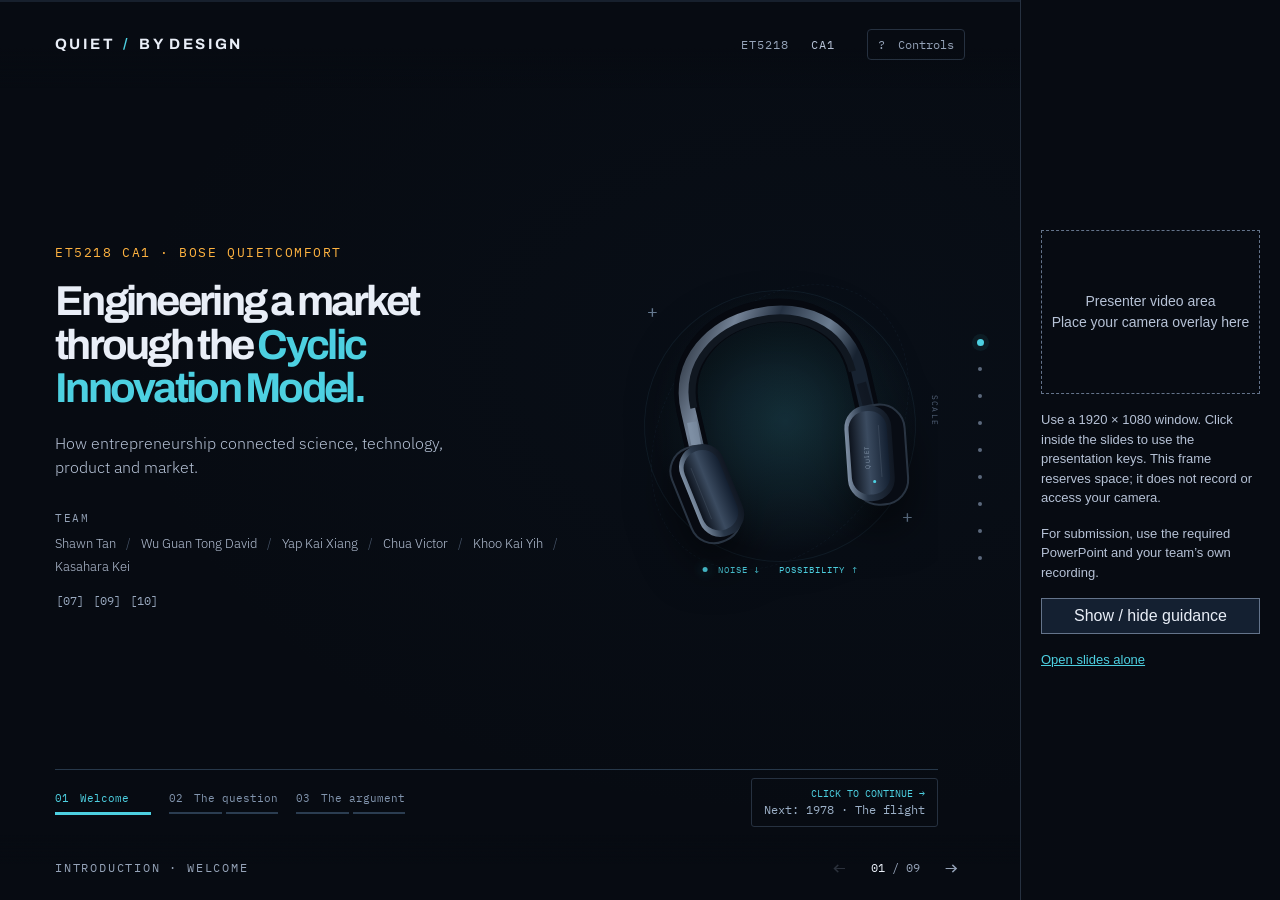
==== website/recording.html @ f462467f "Align CA1 presentation website and script" ====
<!doctype html>
<html lang="en">
<head><meta charset="utf-8"><meta name="viewport" content="width=device-width,initial-scale=1"><title>CA1 — Presenter layout</title>
<style>
*{box-sizing:border-box}html,body{margin:0;height:100%;background:#070b12;color:#b6c2d6;font-family:Arial,sans-serif}body{display:grid;grid-template-columns:minmax(0,1fr) 260px}iframe{width:100%;height:100%;border:0}aside{padding:20px;display:flex;flex-direction:column;justify-content:center;gap:16px;border-left:1px solid #263140}figure{margin:0;aspect-ratio:4/3;display:grid;place-items:center;border:1px dashed #64748b;color:#b6c2d6;font-size:14px;text-align:center;line-height:1.5}p{font-size:13px;line-height:1.5;margin:0}a{color:#4dd0e1}body.clean aside p{visibility:hidden}button{font:inherit;background:#142031;color:#e9eef7;border:1px solid #64748b;padding:8px;cursor:pointer}body.clean button{opacity:0}body.clean button:focus,body.clean button:hover{opacity:1}@media(max-width:1100px){body{grid-template-columns:minmax(0,1fr) 200px}aside{padding:12px}}
</style></head>
<body><iframe src="index.html" title="CA1 presentation"></iframe><aside><figure>Presenter video area<br>Place your camera overlay here</figure><p>Use a 1920 × 1080 window. Click inside the slides to use the presentation keys. This frame reserves space; it does not record or access your camera.</p><p>For submission, use the required PowerPoint and your team’s own recording.</p><button type="button" onclick="document.body.classList.toggle('clean')">Show / hide guidance</button><p><a href="index.html">Open slides alone</a></p></aside></body></html>
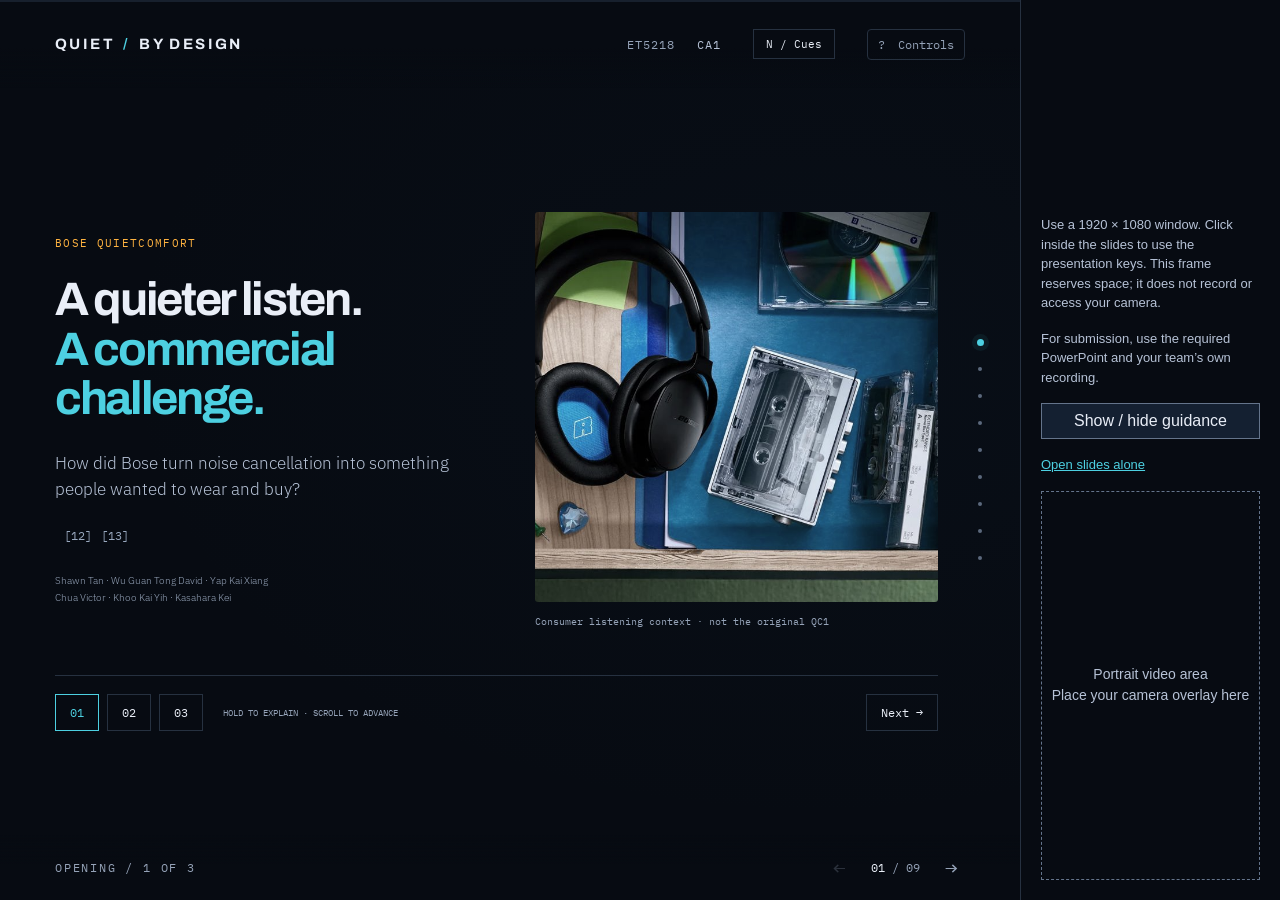
==== commit e29af8e8: "Refine CA1 presentation around entrepreneurship decisions and CIM feedback" ====
--- a/website/recording.html
+++ b/website/recording.html
@@ -2,6 +2,6 @@
 <html lang="en">
 <head><meta charset="utf-8"><meta name="viewport" content="width=device-width,initial-scale=1"><title>CA1 — Presenter layout</title>
 <style>
-*{box-sizing:border-box}html,body{margin:0;height:100%;background:#070b12;color:#b6c2d6;font-family:Arial,sans-serif}body{display:grid;grid-template-columns:minmax(0,1fr) 260px}iframe{width:100%;height:100%;border:0}aside{padding:20px;display:flex;flex-direction:column;justify-content:center;gap:16px;border-left:1px solid #263140}figure{margin:0;aspect-ratio:4/3;display:grid;place-items:center;border:1px dashed #64748b;color:#b6c2d6;font-size:14px;text-align:center;line-height:1.5}p{font-size:13px;line-height:1.5;margin:0}a{color:#4dd0e1}body.clean aside p{visibility:hidden}button{font:inherit;background:#142031;color:#e9eef7;border:1px solid #64748b;padding:8px;cursor:pointer}body.clean button{opacity:0}body.clean button:focus,body.clean button:hover{opacity:1}@media(max-width:1100px){body{grid-template-columns:minmax(0,1fr) 200px}aside{padding:12px}}
+*{box-sizing:border-box}html,body{margin:0;height:100%;background:#070b12;color:#b6c2d6;font-family:Arial,sans-serif}body{display:grid;grid-template-columns:minmax(0,1fr) 260px}iframe{width:100%;height:100%;border:0}aside{padding:20px;display:flex;flex-direction:column;justify-content:flex-end;gap:16px;border-left:1px solid #263140}figure{order:5;margin:0;aspect-ratio:9/16;display:grid;place-items:center;border:1px dashed #64748b;color:#b6c2d6;font-size:14px;text-align:center;line-height:1.5}p{font-size:13px;line-height:1.5;margin:0}a{color:#4dd0e1}body.clean aside p{display:none}body.clean aside{padding-bottom:40px}body.clean figure{order:5}button{font:inherit;background:#142031;color:#e9eef7;border:1px solid #64748b;padding:8px;cursor:pointer}body.clean button{opacity:0}body.clean button:focus,body.clean button:hover{opacity:1}@media(max-width:1100px){body{grid-template-columns:minmax(0,1fr) 200px}aside{padding:12px}}
 </style></head>
-<body><iframe src="index.html" title="CA1 presentation"></iframe><aside><figure>Presenter video area<br>Place your camera overlay here</figure><p>Use a 1920 × 1080 window. Click inside the slides to use the presentation keys. This frame reserves space; it does not record or access your camera.</p><p>For submission, use the required PowerPoint and your team’s own recording.</p><button type="button" onclick="document.body.classList.toggle('clean')">Show / hide guidance</button><p><a href="index.html">Open slides alone</a></p></aside></body></html>
+<body><iframe src="index.html" title="CA1 presentation"></iframe><aside><figure>Portrait video area<br>Place your camera overlay here</figure><p>Use a 1920 × 1080 window. Click inside the slides to use the presentation keys. This frame reserves space; it does not record or access your camera.</p><p>For submission, use the required PowerPoint and your team’s own recording.</p><button type="button" onclick="document.body.classList.toggle('clean')">Show / hide guidance</button><p><a href="index.html">Open slides alone</a></p></aside></body></html>
